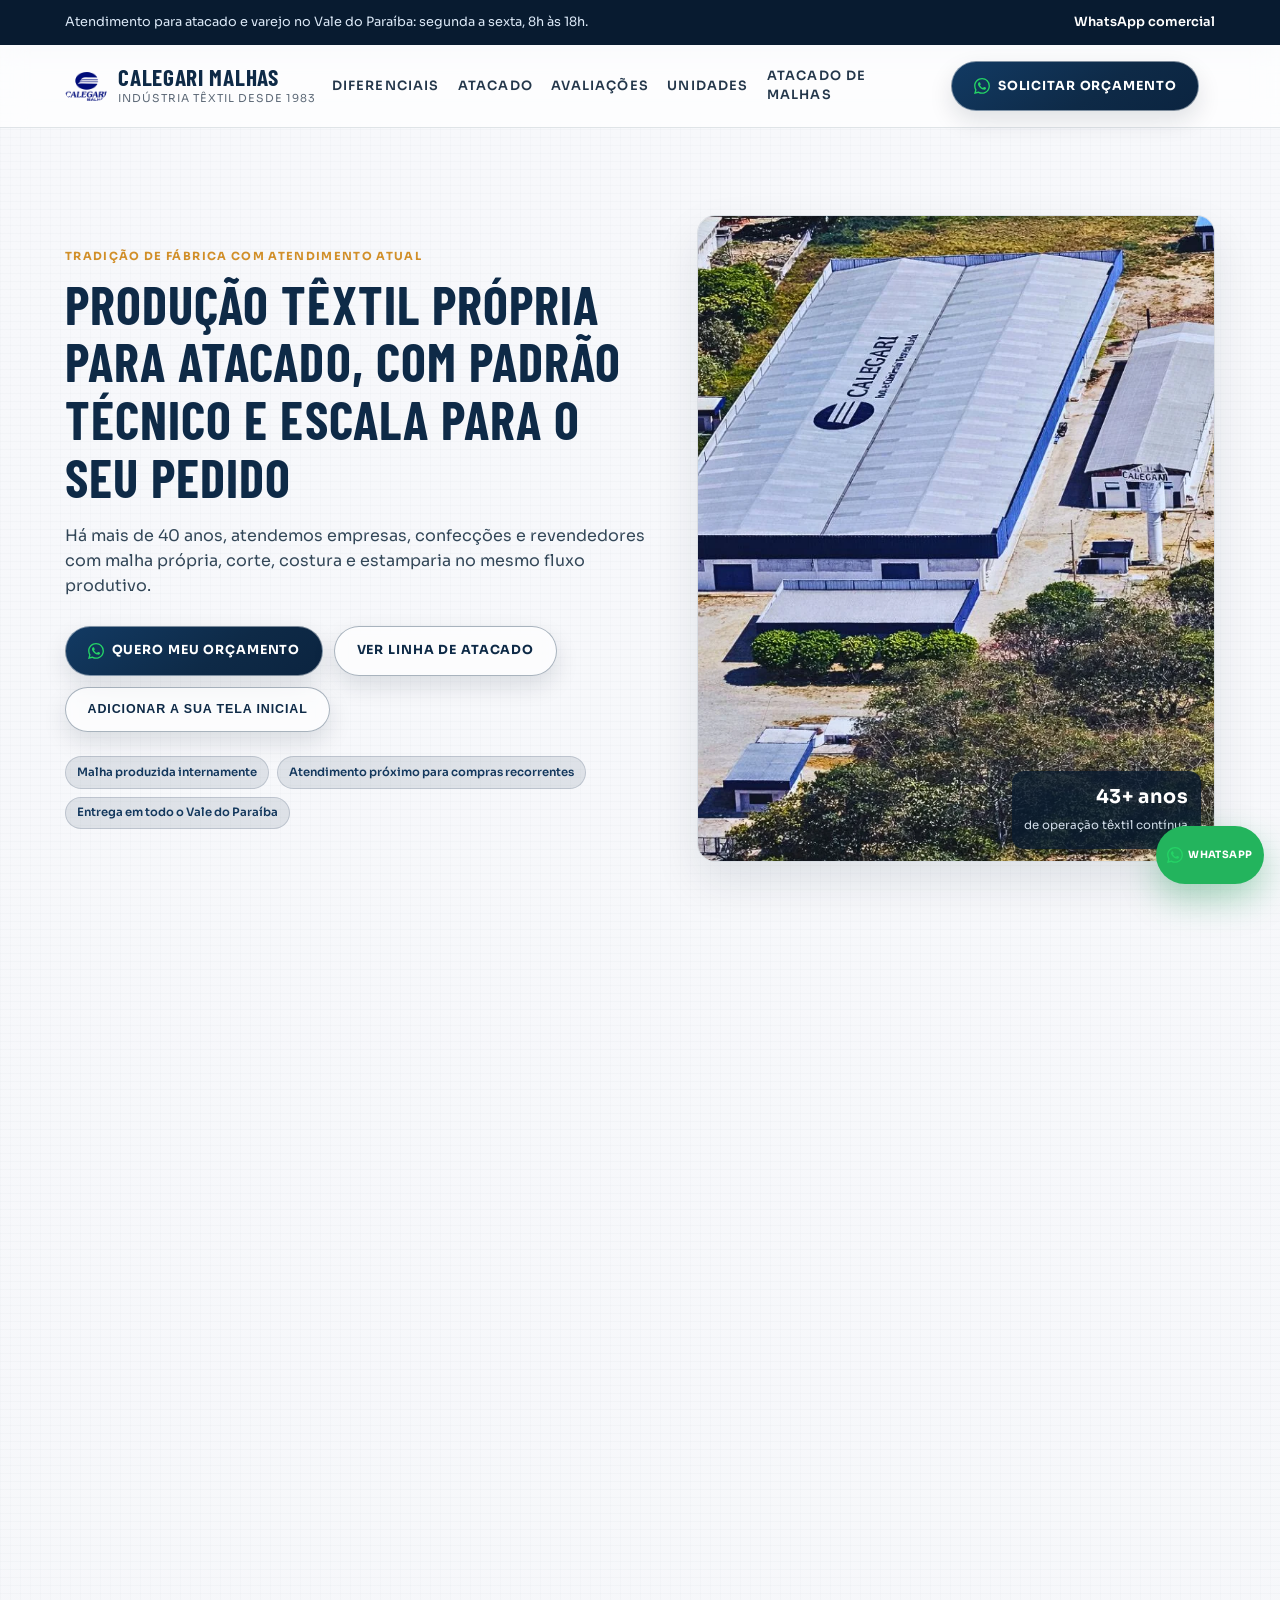
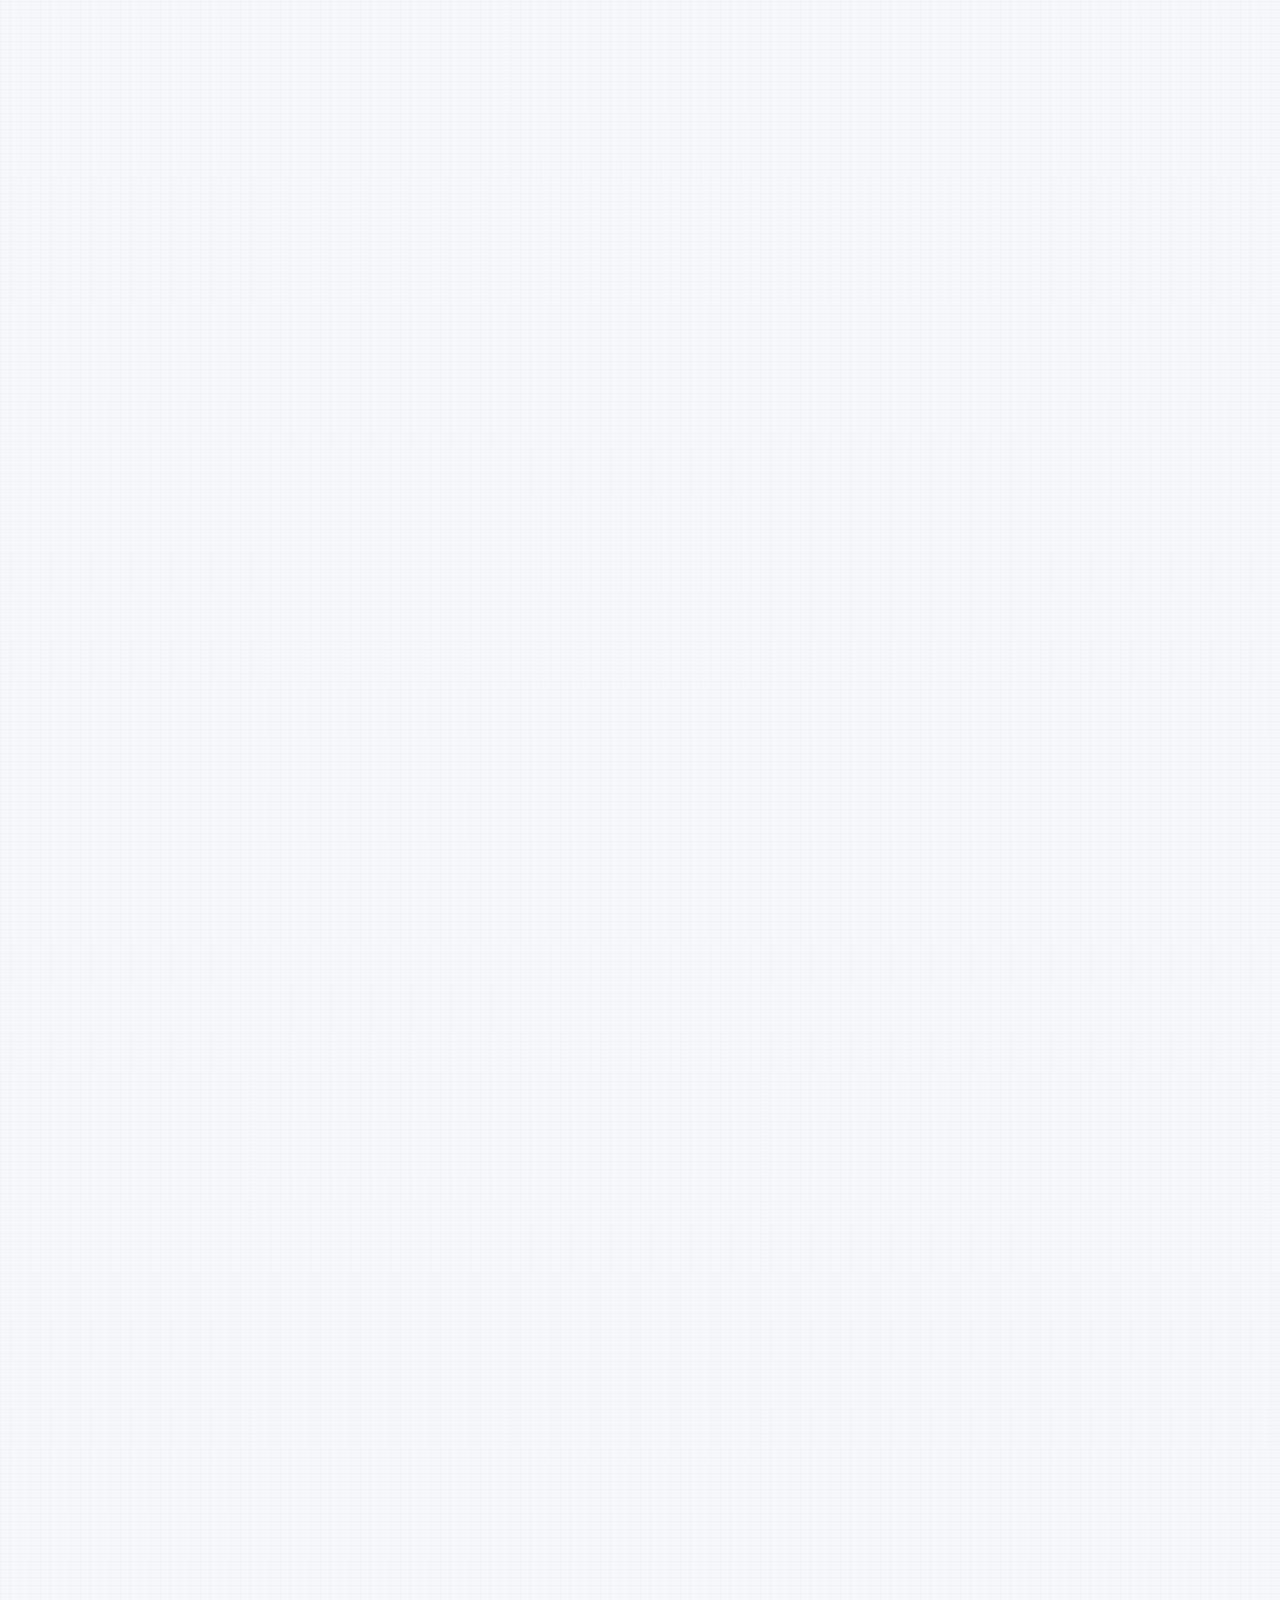
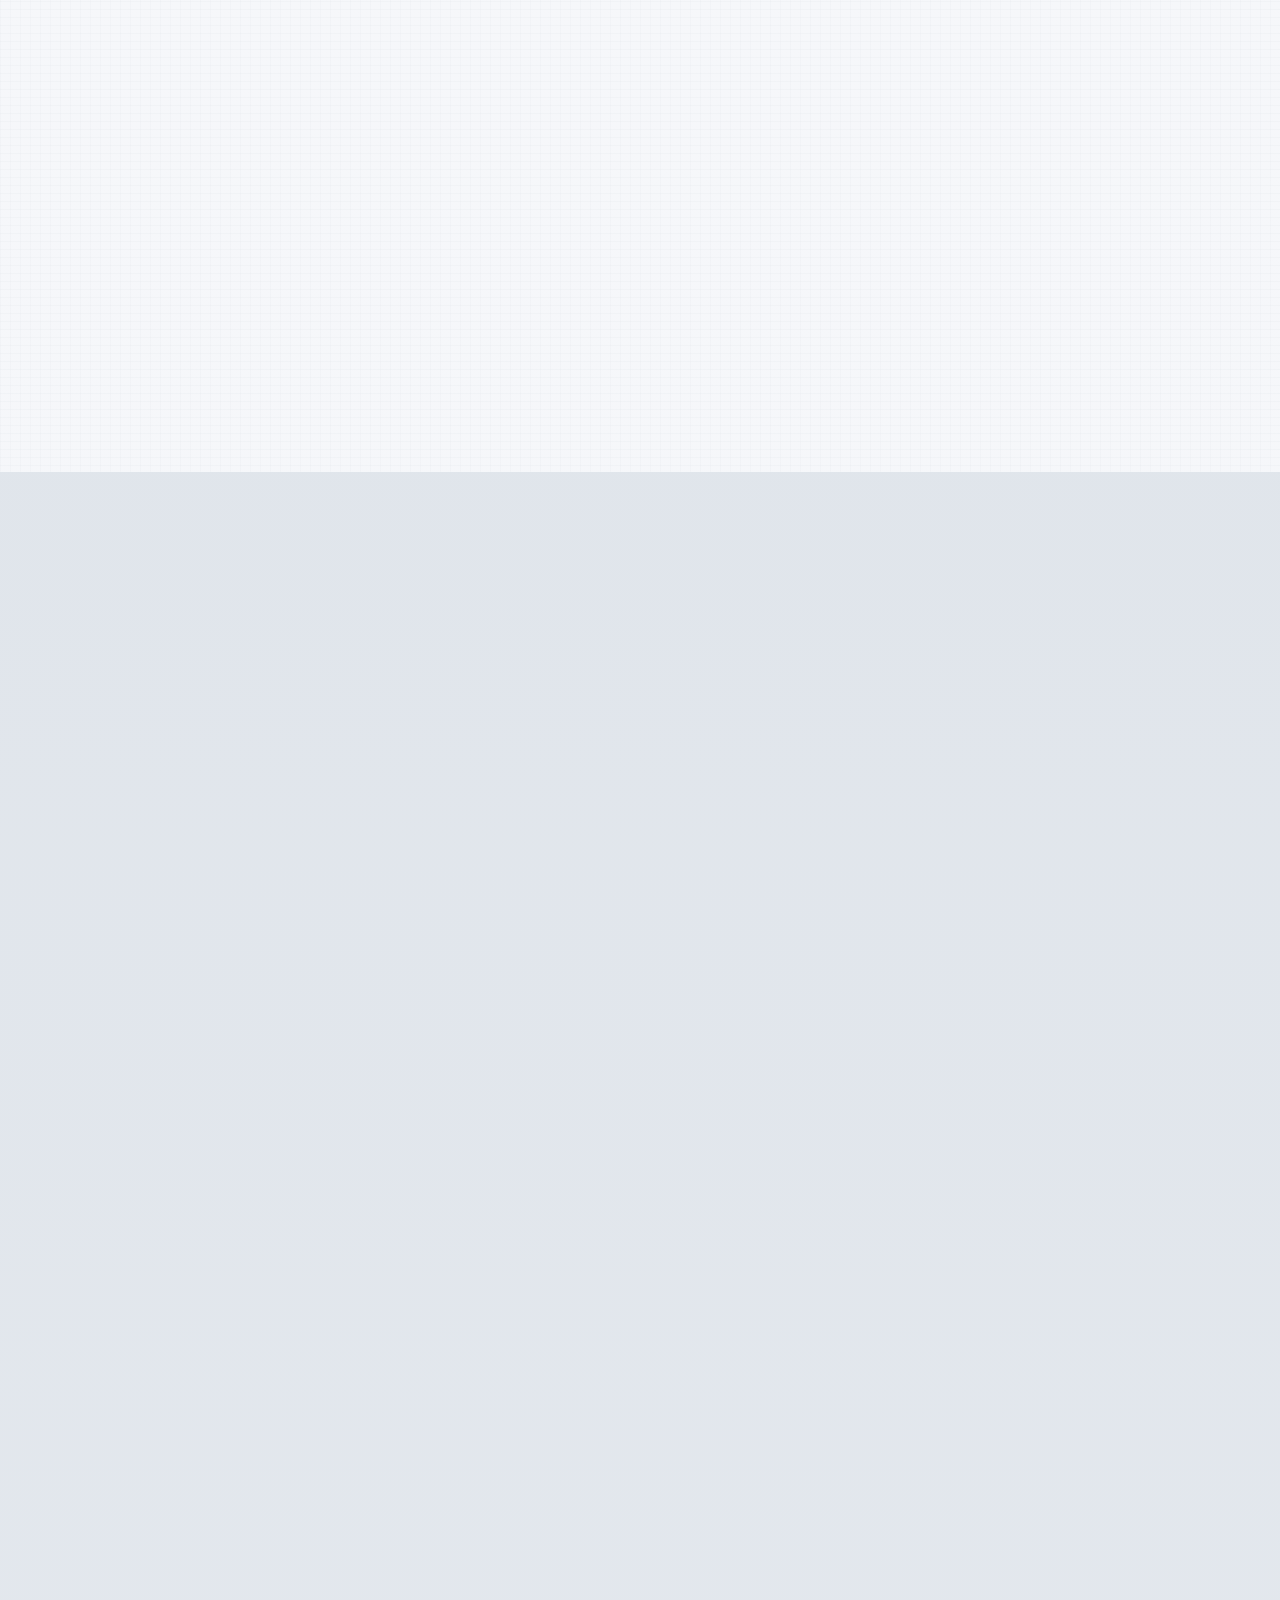
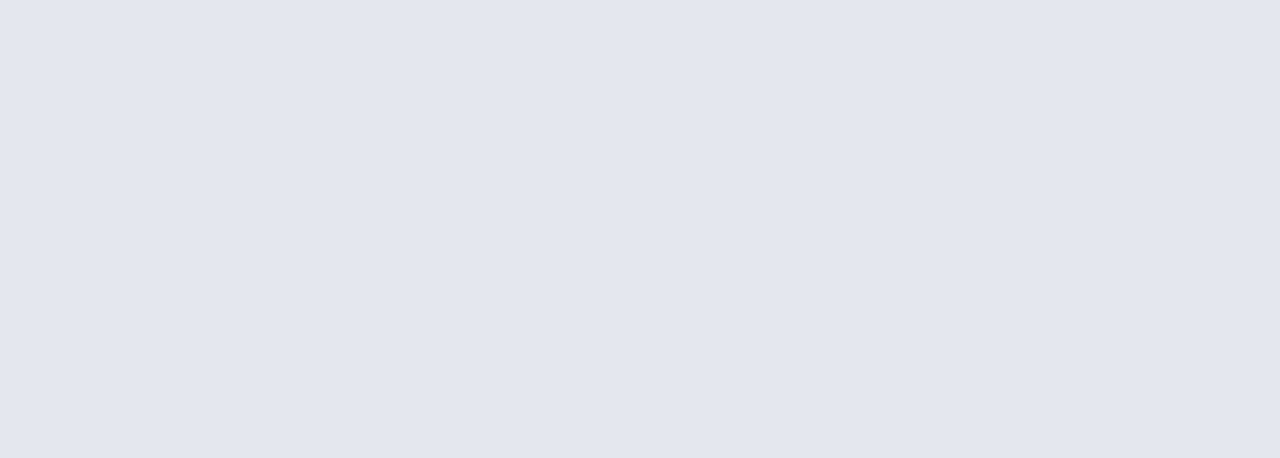
==== index.html @ bc7df3fa "feat: site institucional otimizado com PWA, performance e visual premium" ====
﻿<!DOCTYPE html>
<html lang="pt-BR">
<head>
  <meta charset="UTF-8">
  <meta name="viewport" content="width=device-width, initial-scale=1">
  <title>Calegari Malhas | Indústria Têxtil no Vale do Paraíba desde 1983</title>
  <meta name="description" content="Calegari Malhas: indústria têxtil verticalizada no Vale do Paraíba. Produção própria de malha, camisetas e estamparia para atacado, revendas e empresas.">
  <meta name="keywords" content="malharia atacado, atacado de malhas, fábrica de camisetas, malha por quilo, indústria têxtil vale do paraíba">
  <meta name="author" content="Calegari Malhas">
  <meta name="theme-color" content="#000000">
  <meta name="robots" content="index, follow">
  <meta name="format-detection" content="telephone=no">
  <link rel="canonical" href="https://www.calegarimalhas.com.br/">

  <meta property="og:type" content="website">
  <meta property="og:locale" content="pt_BR">
  <meta property="og:site_name" content="Calegari Malhas">
  <meta property="og:url" content="https://www.calegarimalhas.com.br/">
  <meta property="og:title" content="Calegari Malhas | 40+ anos de indústria têxtil">
  <meta property="og:description" content="Do fio ao acabamento: produção verticalizada para atacado com controle técnico, escala e prazo.">
  <meta property="og:image" content="https://www.calegarimalhas.com.br/assets/img/fabrica.jpg">

  <link rel="icon" type="image/png" href="assets/img/favicon.png">
  <link rel="manifest" href="manifest.json">
  <link rel="preconnect" href="https://fonts.googleapis.com">
  <link rel="preconnect" href="https://fonts.gstatic.com" crossorigin>
  <link href="https://fonts.googleapis.com/css2?family=Barlow+Condensed:wght@500;600;700&family=Sora:wght@300;400;500;600;700&display=swap" rel="stylesheet">
  <link rel="preload" as="image" href="assets/img/fabrica.webp" type="image/webp" fetchpriority="high">
  <script>document.documentElement.classList.add("js-enabled");</script>
  <link rel="stylesheet" href="assets/site.css">
  <script>
    // EDITAVEL ANALYTICS:
    // Substitua os placeholders pelos IDs reais do GA4 e Google Ads.
    window.CALEGARI_ANALYTICS = {
      ga4Id: "G-XXXXXXXXXX",
      adsId: "AW-XXXXXXXXXX",
      adsConversions: {
        whatsapp_click: "AW-XXXXXXXXXX/WHATSAPP_CLICK_LABEL",
        quote_submit: "AW-XXXXXXXXXX/QUOTE_SUBMIT_LABEL"
      },
      enableApiForward: false,
      apiEndpoint: "/api/analytics/events"
    };
  </script>
  <script src="assets/analytics.js" defer></script>
  <script src="assets/site.js" defer></script>

  <script type="application/ld+json">
  {
    "@context": "https://schema.org",
    "@type": "LocalBusiness",
    "name": "Calegari Malhas",
    "url": "https://www.calegarimalhas.com.br/",
    "telephone": "+5512991420566",
    "image": "https://www.calegarimalhas.com.br/assets/img/fabrica.jpg",
    "address": {
      "@type": "PostalAddress",
      "streetAddress": "Rua Caramurus, 743 - Pedregulho",
      "addressLocality": "Guaratinguetá",
      "addressRegion": "SP",
      "postalCode": "12515-135",
      "addressCountry": "BR"
    },
    "sameAs": [
      "https://www.instagram.com/calegarimalhas",
      "https://www.facebook.com/CalegariMalhas/"
    ]
  }
  </script>
  <script type="application/ld+json">
  {
    "@context": "https://schema.org",
    "@type": "WebSite",
    "name": "Calegari Malhas",
    "url": "https://www.calegarimalhas.com.br/"
  }
  </script>
</head>
<body>
  <a class="skip-link" href="#conteudo">Pular para o conteúdo principal</a>
  <div class="topbar">
    <div class="container topbar-inner">
      <p>Atendimento para atacado e varejo no Vale do Paraíba: segunda a sexta, 8h às 18h.</p>
      <a href="https://wa.me/5512991420566" target="_blank" rel="noopener">WhatsApp comercial</a>
    </div>
  </div>

  <header class="site-header">
    <div class="container nav-wrap">
      <a class="brand" href="#inicio" aria-label="Página inicial Calegari Malhas">
        <img src="assets/img/logo.png" width="42" height="42" alt="Logo Calegari Malhas">
        <span>
          <strong>Calegari Malhas</strong>
          <small>Indústria Têxtil desde 1983</small>
        </span>
      </a>

      <button class="menu-button" type="button" data-menu-button aria-expanded="false" aria-controls="menu-mobile">
        Menu
      </button>

      <nav class="menu-desktop" aria-label="Navegação principal">
        <a href="#diferenciais">Diferenciais</a>
        <a href="#atacado">Atacado</a>
        <a href="#avaliacoes">Avaliações</a>
        <a href="#unidades">Unidades</a>
        <a href="atacado-de-malhas.html">Atacado de Malhas</a>
      </nav>

      <a class="btn btn-primary btn-nav" href="https://wa.me/5512991420566" target="_blank" rel="noopener">
        Solicitar orçamento
      </a>
    </div>

    <nav class="menu-mobile" id="menu-mobile" data-menu-panel aria-label="Navegação móvel">
      <a href="#diferenciais">Diferenciais</a>
      <a href="#atacado">Atacado</a>
      <a href="#avaliacoes">Avaliações</a>
      <a href="#unidades">Unidades</a>
      <a href="atacado-de-malhas.html">Atacado de Malhas</a>
      <a href="https://wa.me/5512991420566" target="_blank" rel="noopener">Falar no WhatsApp</a>
    </nav>
  </header>

  <main id="conteudo">
    <section class="hero section" id="inicio">
      <div class="container hero-grid">
        <div class="hero-copy" data-reveal>
          <p class="eyebrow">Tradição de fábrica com atendimento atual</p>
          <h1>Produção têxtil própria para atacado, com padrão técnico e escala para o seu pedido</h1>
          <p class="lead">
            Há mais de 40 anos, atendemos empresas, confecções e revendedores com
            malha própria, corte, costura e estamparia no mesmo fluxo produtivo.
          </p>
          <div class="hero-actions">
            <a class="btn btn-primary" href="https://wa.me/5512991420566" target="_blank" rel="noopener">Quero meu orçamento</a>
            <a class="btn btn-outline" href="atacado-de-malhas.html">Ver linha de atacado</a>
            <button
              class="btn btn-outline"
              id="pwa-install-button"
              data-pwa-install
              type="button"
              hidden
              title="Instale nosso app e acesse com mais rapidez"
            >
              Adicionar a sua tela inicial
            </button>
          </div>
          <ul class="hero-badges">
            <li>Malha produzida internamente</li>
            <li>Atendimento próximo para compras recorrentes</li>
            <li>Entrega em todo o Vale do Paraíba</li>
          </ul>
        </div>

        <figure class="hero-media" data-reveal>
          <picture>
            <source srcset="assets/img/fabrica.webp" type="image/webp">
            <img src="assets/img/fabrica.jpg" width="900" height="1100" alt="Estrutura industrial da Calegari Malhas" fetchpriority="high" decoding="async">
          </picture>
          <figcaption>
            <strong>43+ anos</strong>
            <span>de operação têxtil contínua</span>
          </figcaption>
        </figure>
      </div>
    </section>

    <section class="metrics section section-tight">
      <div class="container metrics-grid">
        <article class="metric" data-reveal>
          <h2>43+</h2>
          <p>Anos de indústria</p>
        </article>
        <article class="metric" data-reveal>
          <h2>3</h2>
          <p>Unidades físicas</p>
        </article>
        <article class="metric" data-reveal>
          <h2>100%</h2>
          <p>Foco em atacado</p>
        </article>
        <article class="metric" data-reveal>
          <h2>Vertical</h2>
          <p>Da malha ao acabamento</p>
        </article>
      </div>
    </section>

    <section class="section" id="diferenciais">
      <div class="container">
        <header class="section-head" data-reveal>
          <p class="eyebrow">Confiança construída dentro da fábrica</p>
          <h2>Controle técnico em cada etapa, do fio ao acabamento</h2>
          <p>
            Seu pedido não passa por revendas. A gestão acontece dentro da indústria,
            com previsibilidade de lote, padrão de qualidade e comunicação direta.
          </p>
        </header>

        <div class="feature-grid">
          <article class="feature-card" data-reveal>
            <h3>Malharia própria</h3>
            <p>Produção interna para reduzir variáveis de qualidade e garantir constância de fornecimento.</p>
          </article>
          <article class="feature-card" data-reveal>
            <h3>Corte e costura industrial</h3>
            <p>Equipe especializada para manter padrão dimensional e acabamento consistente por grade.</p>
          </article>
          <article class="feature-card" data-reveal>
            <h3>Estamparia de escala</h3>
            <p>Sublimação, DTF e silk com estrutura para volume e personalização profissional.</p>
          </article>
          <article class="feature-card" data-reveal>
            <h3>Suporte comercial B2B</h3>
            <p>Atendimento orientado para negócio: objetivo, técnico e focado em prazo e reposição.</p>
          </article>
        </div>
      </div>
    </section>

    <section class="section section-alt" id="atacado">
      <div class="container">
        <header class="section-head" data-reveal>
          <p class="eyebrow">Linhas de atacado</p>
          <h2>Produtos para confecções, revendedores e empresas</h2>
        </header>

        <div class="product-grid">
          <article class="product-card" data-reveal>
            <picture>
              <source srcset="assets/img/malha-por-quilo.webp" type="image/webp">
              <img src="assets/img/malha-por-quilo.jpg" width="800" height="960" alt="Venda de tecido por quilo para atacado" loading="lazy" decoding="async" data-lazy-media>
            </picture>
            <div>
              <h3>Venda de Malha por Quilo</h3>
              <p class="product-desc">Algodão, poliéster fiado e poliéster texturizado.</p>
              <div class="product-meta-row">
                <p class="product-meta">Brancos e coloridos</p>
              </div>
              <a class="btn btn-primary" href="https://wa.me/5512991420566" target="_blank" rel="noopener">Consultar valores</a>
            </div>
          </article>
          <article class="product-card" data-reveal>
            <picture>
              <source srcset="assets/img/camisetas-lisas.webp" type="image/webp">
              <img src="assets/img/camisetas-lisas.jpg" width="800" height="960" alt="Camisetas lisas para atacado" loading="lazy" decoding="async" data-lazy-media>
            </picture>
            <div>
              <h3>Camisetas lisas no atacado</h3>
              <p class="product-desc">100% poliéster para sublimação e transfer.</p>
              <div class="color-dots product-meta-row" aria-label="Cores disponíveis">
                <span class="dot" style="--dot:#ffffff"></span>
                <span class="dot" style="--dot:#111111"></span>
                <span class="dot" style="--dot:#d32525"></span>
                <span class="dot" style="--dot:#0e2a47"></span>
                <span class="dot" style="--dot:#2155b6"></span>
                <span class="product-meta">+ cores</span>
              </div>
              <a class="btn btn-primary" href="https://wa.me/5512991420566" target="_blank" rel="noopener">Pedir grade e valores</a>
            </div>
          </article>
          <article class="product-card" data-reveal>
            <picture>
              <source srcset="assets/img/uniformes-dtf.webp" type="image/webp">
              <img src="assets/img/uniformes-dtf.jpg" width="800" height="960" alt="Uniformes personalizados em DTF" loading="lazy" decoding="async" data-lazy-media>
            </picture>
            <div>
              <h3>Uniformes em DTF e Silk</h3>
              <p class="product-desc">Gola careca em 100% poliéster, baby look viscolycra e algodão.</p>
              <div class="product-meta-row">
                <p class="product-meta">Identidade corporativa de qualidade</p>
              </div>
              <a class="btn btn-primary" href="https://wa.me/5512991420566" target="_blank" rel="noopener">Orçar uniformes</a>
            </div>
          </article>
          <article class="product-card" data-reveal>
            <picture>
              <source srcset="assets/img/moda-religiosa.webp" type="image/webp">
              <img src="assets/img/moda-religiosa.jpg" width="800" height="960" alt="Linha religiosa em atacado" loading="lazy" decoding="async" data-lazy-media>
            </picture>
            <div>
              <h3>Linha religiosa no atacado</h3>
              <p class="product-desc">Sublimação total, strass e DTF católico para grandes eventos.</p>
              <div class="product-meta-row">
                <p class="product-meta">Perfeito para romarias e eventos</p>
              </div>
              <a class="btn btn-primary" href="https://wa.me/5512991420566" target="_blank" rel="noopener">Ver catálogo religioso</a>
            </div>
          </article>
        </div>

        <div class="atacado-strip" data-reveal>
          <p>Precisa comprar malha em lote com especificação técnica e prazo definido?</p>
          <a class="btn btn-outline" href="atacado-de-malhas.html">Ir para Atacado de Malhas</a>
        </div>
      </div>
    </section>

    <section class="section" id="avaliacoes">
      <div class="container">
        <header class="section-head" data-reveal>
          <p class="eyebrow">Prova social</p>
          <h2>Avaliações reais de quem compra com a Calegari</h2>
          <p>Depoimentos de clientes atendidos no atacado e nas lojas físicas da região.</p>
        </header>
        <!-- EDITAVEL AVALIACOES (INDEX):
             - Troque as imagens e nomes dos cards abaixo.
             - Para ajustar o tamanho vertical/espaço dos cards, edite no assets/site.css:
               .review-grid (variaveis --review-media-height-desktop/mobile)
               .review-media (altura da imagem)
               .review-body (altura da barra de estrelas/nome) -->
        <div class="review-grid">
          <article class="review-card" data-reveal>
            <div class="review-media">
              <picture>
                <source srcset="assets/img/avaliacoes/luiz-carlo.webp" type="image/webp">
                <img src="assets/img/avaliacoes/luiz-carlo.jpg" width="900" height="1800" loading="lazy" decoding="async" alt="Avaliação real do cliente Luiz Carlo" data-lazy-media>
              </picture>
            </div>
            <div class="review-body">
              <p class="stars" aria-label="Avaliação 5 de 5 estrelas">&#9733;&#9733;&#9733;&#9733;&#9733;</p>
              <p class="review-name">Luiz Carlo - Guaratingueta</p>
            </div>
          </article>
          <article class="review-card" data-reveal>
            <div class="review-media">
              <picture>
                <source srcset="assets/img/avaliacoes/leticia-yume.webp" type="image/webp">
                <img src="assets/img/avaliacoes/leticia-yume.jpg" width="900" height="1800" loading="lazy" decoding="async" alt="Avaliação real da cliente Letícia Yume" data-lazy-media>
              </picture>
            </div>
            <div class="review-body">
              <p class="stars" aria-label="Avaliação 5 de 5 estrelas">&#9733;&#9733;&#9733;&#9733;&#9733;</p>
              <p class="review-name">Leticia Yume - Aparecida</p>
            </div>
          </article>
          <article class="review-card" data-reveal>
            <div class="review-media">
              <picture>
                <source srcset="assets/img/avaliacoes/drjc-vilasboas.webp" type="image/webp">
                <img src="assets/img/avaliacoes/drjc-vilasboas.jpg" width="900" height="1800" loading="lazy" decoding="async" alt="Avaliação real do cliente Dr. J.C. Vilas Boas" data-lazy-media>
              </picture>
            </div>
            <div class="review-body">
              <p class="stars" aria-label="Avaliação 5 de 5 estrelas">&#9733;&#9733;&#9733;&#9733;&#9733;</p>
              <p class="review-name">Dr. J.C. Vilas Boas - Cruzeiro</p>
            </div>
          </article>
        </div>
      </div>
    </section>

    <section class="section">
      <div class="container process-wrap">
        <header class="section-head" data-reveal>
          <p class="eyebrow">Fluxo operacional</p>
          <h2>Como funciona seu pedido no atacado</h2>
        </header>
        <ol class="process-list">
          <li data-reveal>
            <span>01</span>
            <div>
              <h3>Briefing técnico</h3>
              <p>Definição de malha, composição, cor, volume e data alvo.</p>
            </div>
          </li>
          <li data-reveal>
            <span>02</span>
            <div>
              <h3>Análise de lote e fila</h3>
              <p>Confirmação de disponibilidade em estoque ou programação de produção.</p>
            </div>
          </li>
          <li data-reveal>
            <span>03</span>
            <div>
              <h3>Produção e controle</h3>
              <p>Acompanhamento interno com padrão técnico e rastreio por lote.</p>
            </div>
          </li>
          <li data-reveal>
            <span>04</span>
            <div>
              <h3>Expedição</h3>
              <p>Separação e envio conforme negociação comercial e região de entrega.</p>
            </div>
          </li>
        </ol>
      </div>
    </section>

    <section class="section section-alt" id="unidades">
      <div class="container">
        <header class="section-head" data-reveal>
          <p class="eyebrow">Presença regional</p>
          <h2>Unidades com atendimento direto</h2>
        </header>
        <div class="unit-grid">
          <article class="unit-card" data-reveal>
            <h3>Guaratinguetá</h3>
            <p>Rua Caramurus, 743 - Pedregulho</p>
            <a href="https://wa.me/5512991420566" target="_blank" rel="noopener">WhatsApp da unidade</a>
          </article>
          <article class="unit-card" data-reveal>
            <h3>Aparecida</h3>
            <p>Av. Sólon Pereira, 95 - Jardim Paraíba</p>
            <a href="https://wa.me/5512991431935" target="_blank" rel="noopener">WhatsApp da unidade</a>
          </article>
          <article class="unit-card" data-reveal>
            <h3>Cruzeiro</h3>
            <p>Rua Cap. Neco, 55 - Centro</p>
            <a href="https://wa.me/5512991396176" target="_blank" rel="noopener">WhatsApp da unidade</a>
          </article>
        </div>
      </div>
    </section>

    <section class="cta section">
      <div class="container cta-box" data-reveal>
        <div>
          <p class="eyebrow">Compra recorrente de malha</p>
          <h2>Página de Atacado de Malhas para cotar com mais agilidade</h2>
          <p>Consulte especificações, cores e prazos para decidir com segurança.</p>
        </div>
        <div class="cta-actions">
          <a class="btn btn-primary" href="atacado-de-malhas.html">Quero ver o atacado</a>
          <a class="btn btn-outline" href="https://wa.me/5512991420566" target="_blank" rel="noopener">Falar com comercial</a>
        </div>
      </div>
    </section>
  </main>

  <footer class="site-footer">
    <div class="container footer-grid">
      <div>
        <a class="brand brand-footer" href="#inicio">
          <img src="assets/img/logo.png" width="40" height="40" alt="Logo Calegari Malhas">
          <span>
            <strong>Calegari Malhas</strong>
            <small>Indústria têxtil para atacado</small>
          </span>
        </a>
        <p>Do fio ao acabamento: operação industrial para quem precisa de qualidade constante e prazo.</p>
      </div>
      <div>
        <h3>Navegação</h3>
        <a href="#diferenciais">Diferenciais</a>
        <a href="#atacado">Atacado</a>
        <a href="#avaliacoes">Avaliações</a>
        <a href="#unidades">Unidades</a>
        <a href="atacado-de-malhas.html">Atacado de malhas</a>
      </div>
      <div>
        <h3>Contato</h3>
        <a href="https://wa.me/5512991420566" target="_blank" rel="noopener">WhatsApp Matriz</a>
        <a href="https://www.instagram.com/calegarimalhas" target="_blank" rel="noopener">Instagram</a>
        <a href="https://www.facebook.com/CalegariMalhas/" target="_blank" rel="noopener">Facebook</a>
      </div>
    </div>
    <div class="container footer-bottom">
      <p>© <span data-current-year></span> Calegari Malhas. Todos os direitos reservados.</p>
      <a class="footer-credit" href="https://github.com/gcgdev?tab=repositories" target="_blank" rel="noopener">Desenvolvido por GCGDEV</a>
    </div>
  </footer>

  <a class="whatsapp-float" href="https://wa.me/5512991420566" target="_blank" rel="noopener" aria-label="Abrir WhatsApp comercial">
    <span>WhatsApp</span>
  </a>
</body>
</html>
---- assets/site.css ----
:root {
  --bg: #f3f5f8;
  --surface: #ffffff;
  --surface-alt: #e9edf2;
  --ink: #102131;
  --muted: #5e6a78;
  --brand: #0e2a47;
  --brand-strong: #081b30;
  --line: #d5dde7;
  --accent: #d18f29;
  --success: #23b45d;
  --radius: 18px;
  --radius-sm: 12px;
  --shadow: 0 20px 45px rgba(10, 26, 45, 0.1);
  --glass-bg: rgba(255, 255, 255, 0.72);
  --glass-bg-strong: rgba(11, 30, 52, 0.74);
  --glass-border: rgba(255, 255, 255, 0.46);
  --glass-shadow: 0 16px 34px rgba(8, 22, 39, 0.12);
  --glass-blur: 10px;
}

*,
*::before,
*::after {
  box-sizing: border-box;
}

html {
  scroll-behavior: smooth;
}

body {
  margin: 0;
  min-height: 100vh;
  font-family: "Sora", sans-serif;
  color: var(--ink);
  background:
    radial-gradient(1200px 500px at 0 -10%, rgba(14, 42, 71, 0.14), transparent),
    repeating-linear-gradient(0deg, rgba(11, 36, 61, 0.02) 0, rgba(11, 36, 61, 0.02) 1px, transparent 1px, transparent 8px),
    repeating-linear-gradient(90deg, rgba(11, 36, 61, 0.015) 0, rgba(11, 36, 61, 0.015) 1px, transparent 1px, transparent 10px),
    linear-gradient(180deg, #f7f8fb 0%, var(--bg) 100%);
  line-height: 1.55;
}

img {
  max-width: 100%;
  display: block;
  height: auto;
}

picture {
  display: block;
}

a {
  color: inherit;
  text-decoration: none;
}

.skip-link {
  position: fixed;
  left: 0.75rem;
  top: -120px;
  z-index: 200;
  background: #fff;
  color: #0e2a47;
  border-radius: 10px;
  border: 1px solid var(--line);
  padding: 0.7rem 0.9rem;
  font-size: 0.8rem;
  font-weight: 700;
}

.skip-link:focus {
  top: 0.75rem;
}

section[id] {
  scroll-margin-top: 110px;
}

.container {
  width: min(1150px, calc(100% - 2rem));
  margin: 0 auto;
}

.topbar {
  background: var(--brand-strong);
  color: #dbe8f6;
  font-size: 0.8rem;
}

.topbar-inner {
  min-height: 42px;
  display: flex;
  align-items: center;
  justify-content: space-between;
  gap: 1rem;
}

.topbar a {
  font-weight: 600;
  color: #fff;
}

.site-header {
  position: sticky;
  top: 0;
  z-index: 40;
  background: var(--glass-bg);
  border-bottom: 1px solid rgba(14, 42, 71, 0.12);
  backdrop-filter: blur(12px) saturate(135%);
  -webkit-backdrop-filter: blur(12px) saturate(135%);
}

.site-header.is-scrolled {
  box-shadow: 0 12px 30px rgba(7, 19, 34, 0.08);
}

.nav-wrap {
  min-height: 82px;
  display: grid;
  grid-template-columns: auto 1fr auto auto;
  align-items: center;
  gap: 1rem;
}

.brand {
  display: inline-flex;
  align-items: center;
  gap: 0.7rem;
}

.brand strong {
  display: block;
  font-family: "Barlow Condensed", sans-serif;
  font-size: 1.45rem;
  font-weight: 700;
  letter-spacing: 0.03em;
  text-transform: uppercase;
  color: var(--brand);
  line-height: 1;
}

.brand small {
  display: block;
  font-size: 0.68rem;
  letter-spacing: 0.09em;
  text-transform: uppercase;
  color: var(--muted);
}

.brand img {
  border-radius: 11px;
}

.menu-desktop {
  display: flex;
  justify-content: flex-end;
  align-items: center;
  gap: 1.15rem;
}

.menu-desktop a {
  font-size: 0.8rem;
  text-transform: uppercase;
  letter-spacing: 0.09em;
  font-weight: 600;
  color: #24374b;
}

.menu-desktop a:hover,
.menu-mobile a:hover {
  color: var(--brand);
}

.menu-button {
  display: none;
  margin-left: auto;
  border: 1px solid var(--line);
  border-radius: 10px;
  background: var(--surface);
  color: var(--brand);
  font-size: 0.8rem;
  font-weight: 700;
  text-transform: uppercase;
  letter-spacing: 0.08em;
  padding: 0.7rem 0.8rem;
}

.menu-mobile {
  display: none;
  border-top: 1px solid var(--line);
  background: #fff;
  padding: 0.75rem 1rem 1rem;
}

.menu-mobile.is-open {
  display: grid;
  gap: 0.25rem;
}

.menu-mobile a {
  padding: 0.7rem 0.4rem;
  border-bottom: 1px solid #edf1f6;
  font-size: 0.86rem;
  font-weight: 600;
}

.btn {
  display: inline-flex;
  align-items: center;
  justify-content: center;
  gap: 0.5rem;
  border-radius: 999px;
  padding: 0.9rem 1.35rem;
  border: 1px solid var(--glass-border);
  font-size: 0.78rem;
  letter-spacing: 0.07em;
  text-transform: uppercase;
  font-weight: 700;
  transition: transform 0.18s ease, background-color 0.2s ease, color 0.2s ease, box-shadow 0.2s ease;
  backdrop-filter: blur(6px);
  -webkit-backdrop-filter: blur(6px);
  box-shadow: 0 10px 24px rgba(9, 25, 44, 0.12);
}

.btn:hover {
  transform: translateY(-2px);
}

.btn-primary {
  background: linear-gradient(145deg, #123a63 0%, var(--brand) 60%, #0b2440 100%);
  color: #fff;
}

.btn-primary:hover {
  background: linear-gradient(145deg, #103557 0%, var(--brand-strong) 100%);
  box-shadow: 0 14px 30px rgba(9, 30, 53, 0.28);
}

.btn-outline {
  color: var(--brand);
  border-color: rgba(14, 42, 71, 0.35);
  background: rgba(255, 255, 255, 0.62);
}

.btn-outline:hover {
  background: #fff;
  border-color: var(--brand);
}

/* EDITAVEL CSS CONTATOS: icone de WhatsApp nos botoes com link wa.me */
.btn[href*="wa.me"]::before,
.quote-form .btn::before {
  content: "";
  width: 1rem;
  height: 1rem;
  flex: 0 0 1rem;
  background-image: url("icon/icon-whatsapp.svg");
  background-repeat: no-repeat;
  background-position: center;
  background-size: contain;
}

.section {
  padding: 5rem 0;
}

main > .section:not(:first-child) {
  content-visibility: auto;
  contain-intrinsic-size: 1px 860px;
}

.section-tight {
  padding: 2.2rem 0;
}

.section-alt {
  background:
    linear-gradient(180deg, rgba(14, 42, 71, 0.04), rgba(14, 42, 71, 0.01)),
    var(--surface-alt);
}

.hero {
  padding-top: 5.4rem;
}

.hero-grid {
  display: grid;
  gap: 2.2rem;
  grid-template-columns: 1.07fr 0.93fr;
  align-items: center;
}

.eyebrow {
  margin: 0 0 0.65rem;
  text-transform: uppercase;
  font-weight: 700;
  letter-spacing: 0.12em;
  color: var(--accent);
  font-size: 0.7rem;
}

h1,
h2,
h3 {
  margin: 0;
  line-height: 1.1;
}

h1,
h2 {
  font-family: "Barlow Condensed", sans-serif;
  color: var(--brand);
  text-transform: uppercase;
  letter-spacing: 0.02em;
}

h1 {
  font-size: clamp(2rem, 4.1vw, 3.9rem);
}

h2 {
  font-size: clamp(1.7rem, 3vw, 3rem);
}

.hero .lead {
  margin: 1.1rem 0 0;
  max-width: 56ch;
  color: #334758;
}

.hero-actions {
  margin-top: 1.7rem;
  display: flex;
  gap: 0.7rem;
  flex-wrap: wrap;
}

.hero-badges {
  display: flex;
  flex-wrap: wrap;
  margin: 1.55rem 0 0;
  padding: 0;
  gap: 0.48rem;
  list-style: none;
}

.hero-badges li {
  background: rgba(14, 42, 71, 0.1);
  color: #15395e;
  border: 1px solid rgba(14, 42, 71, 0.16);
  border-radius: 999px;
  padding: 0.4rem 0.7rem;
  font-size: 0.72rem;
  font-weight: 600;
}

.hero-media {
  margin: 0;
  position: relative;
  border-radius: var(--radius);
  overflow: hidden;
  box-shadow: var(--shadow);
  border: 1px solid rgba(14, 42, 71, 0.12);
}

.hero-media picture {
  width: 100%;
  height: 100%;
}

.hero-media img {
  width: 100%;
  aspect-ratio: 4 / 5;
  object-fit: cover;
}

.hero-media figcaption {
  position: absolute;
  right: 0.8rem;
  bottom: 0.8rem;
  border-radius: 12px;
  background: rgba(10, 28, 47, 0.82);
  color: #fff;
  padding: 0.72rem 0.8rem;
  text-align: right;
}

.hero-media strong {
  display: block;
  font-size: 1.2rem;
  letter-spacing: 0.03em;
}

.hero-media span {
  font-size: 0.73rem;
  color: #d3deea;
}

.metrics-grid {
  display: grid;
  gap: 0.8rem;
  grid-template-columns: repeat(4, minmax(0, 1fr));
}

.metric {
  background: rgba(255, 255, 255, 0.72);
  border: 1px solid var(--line);
  border-radius: 14px;
  padding: 1.05rem 1rem;
  text-align: center;
  backdrop-filter: blur(6px);
}

.metric h2 {
  font-size: clamp(1.35rem, 3vw, 2rem);
  color: var(--brand);
}

.metric p {
  margin: 0.22rem 0 0;
  font-size: 0.78rem;
  text-transform: uppercase;
  letter-spacing: 0.08em;
  color: var(--muted);
  font-weight: 600;
}

.section-head {
  max-width: 68ch;
  margin: 0 auto 2.2rem;
  text-align: center;
}

.section-head p {
  margin-top: 0.8rem;
  color: #445464;
}

.feature-grid {
  display: grid;
  grid-template-columns: repeat(2, minmax(0, 1fr));
  gap: 1rem;
}

.feature-card {
  background: rgba(255, 255, 255, 0.76);
  border: 1px solid var(--line);
  border-radius: var(--radius-sm);
  padding: 1.3rem;
  backdrop-filter: blur(7px);
}

.feature-card h3 {
  font-family: "Barlow Condensed", sans-serif;
  text-transform: uppercase;
  font-size: 1.45rem;
  color: var(--brand);
}

.feature-card p {
  margin: 0.48rem 0 0;
  color: #48596a;
}

.product-grid {
  display: grid;
  gap: 1rem;
  grid-template-columns: repeat(4, minmax(0, 1fr));
}

.product-card {
  background: rgba(255, 255, 255, 0.8);
  border: 1px solid var(--line);
  border-radius: var(--radius-sm);
  overflow: hidden;
  display: grid;
  grid-template-rows: auto 1fr;
  backdrop-filter: blur(8px);
}

.product-card img {
  width: 100%;
  aspect-ratio: 4 / 5;
  object-fit: cover;
}

.product-card picture {
  width: 100%;
}

.product-card > div {
  padding: 1rem;
  display: flex;
  flex-direction: column;
  gap: 0.45rem;
  min-height: 255px;
}

.product-card h3 {
  font-family: "Barlow Condensed", sans-serif;
  font-size: 1.45rem;
  text-transform: uppercase;
  color: var(--brand);
  min-height: 2.35em;
}

.product-card p {
  margin: 0;
  color: #48596a;
}

.product-desc {
  min-height: 3.1em;
}

.product-card .btn {
  margin-top: auto;
  width: 100%;
  border-radius: 10px;
}

.product-meta-row {
  min-height: 2.45rem;
  display: flex;
  align-items: center;
  gap: 0.25rem;
  flex-wrap: wrap;
}

.product-meta {
  display: inline-flex;
  width: fit-content;
  margin-top: 0.35rem;
  color: #4d6073;
  border: 1px solid #d6e0ea;
  background: #eef3f8;
  border-radius: 999px;
  padding: 0.28rem 0.6rem;
  font-size: 0.66rem;
  font-weight: 700;
  text-transform: uppercase;
  letter-spacing: 0.08em;
}

.color-dots {
  margin-top: 0;
  display: flex;
  align-items: center;
  gap: 0.25rem;
  flex-wrap: wrap;
}

.dot {
  width: 12px;
  height: 12px;
  border-radius: 2px;
  border: 1px solid #ccd6e0;
  background: var(--dot, #ccc);
}

.atacado-strip {
  margin-top: 1rem;
  border: 1px solid rgba(14, 42, 71, 0.18);
  border-radius: var(--radius-sm);
  background: rgba(244, 248, 253, 0.85);
  backdrop-filter: blur(10px);
  display: flex;
  justify-content: space-between;
  align-items: center;
  gap: 1rem;
  padding: 1rem 1.1rem;
}

.atacado-strip p {
  margin: 0;
  color: #1d3958;
  font-weight: 600;
}

.process-wrap {
  display: grid;
  gap: 1rem;
}

.process-list {
  list-style: none;
  margin: 0;
  padding: 0;
  display: grid;
  gap: 0.85rem;
}

.process-list li {
  background: #fff;
  border: 1px solid var(--line);
  border-radius: var(--radius-sm);
  padding: 0.9rem 1rem;
  display: grid;
  grid-template-columns: auto 1fr;
  align-items: start;
  gap: 0.85rem;
}

.process-list span {
  min-width: 52px;
  min-height: 52px;
  border-radius: 12px;
  display: grid;
  place-items: center;
  font-family: "Barlow Condensed", sans-serif;
  font-size: 1.35rem;
  color: #fff;
  background: linear-gradient(135deg, var(--brand), #194877);
}

.process-list h3 {
  font-family: "Barlow Condensed", sans-serif;
  text-transform: uppercase;
  color: var(--brand);
  font-size: 1.35rem;
}

.process-list p {
  margin: 0.36rem 0 0;
  color: #4f6070;
}

.unit-grid {
  display: grid;
  gap: 1rem;
  grid-template-columns: repeat(3, minmax(0, 1fr));
}

.unit-card {
  border: 1px solid var(--line);
  border-radius: var(--radius-sm);
  background: rgba(255, 255, 255, 0.8);
  padding: 1.2rem;
  backdrop-filter: blur(6px);
}

.unit-card h3 {
  font-family: "Barlow Condensed", sans-serif;
  color: var(--brand);
  font-size: 1.4rem;
  text-transform: uppercase;
}

.unit-card p {
  margin: 0.4rem 0 0.7rem;
  color: #4e5d6d;
}

.unit-card a {
  color: var(--brand);
  font-size: 0.76rem;
  font-weight: 700;
  text-transform: uppercase;
  letter-spacing: 0.08em;
}

.cta {
  padding-top: 3rem;
}

.cta-box {
  border-radius: var(--radius);
  background: linear-gradient(130deg, rgba(8, 27, 47, 0.88), rgba(22, 63, 106, 0.82));
  border: 1px solid rgba(205, 221, 239, 0.25);
  color: #fff;
  padding: 2rem;
  display: grid;
  gap: 1rem;
  align-items: center;
  grid-template-columns: 1fr auto;
  box-shadow: 0 20px 40px rgba(8, 24, 42, 0.26);
  backdrop-filter: blur(9px);
  -webkit-backdrop-filter: blur(9px);
}

.cta-box .eyebrow {
  color: #ffd283;
}

.cta-box h2 {
  color: #fff;
}

.cta-box p {
  margin-top: 0.7rem;
  color: #d0deec;
}

.cta-actions {
  display: flex;
  flex-direction: column;
  gap: 0.6rem;
}

.cta-actions .btn-outline {
  color: #fff;
  border-color: rgba(255, 255, 255, 0.5);
  background: rgba(255, 255, 255, 0.08);
}

.site-footer {
  margin-top: 3.5rem;
  background: #091a2d;
  color: #eaf2fa;
  padding: 2.8rem 0 1rem;
}

.footer-grid {
  display: grid;
  gap: 1.5rem;
  grid-template-columns: 1.3fr 1fr 1fr;
}

.brand-footer strong {
  color: #eaf2fa;
}

.brand-footer small {
  color: #9eb0c4;
}

.site-footer p {
  color: #a5b7ca;
  max-width: 45ch;
}

.site-footer h3 {
  margin: 0 0 0.65rem;
  font-size: 0.78rem;
  text-transform: uppercase;
  letter-spacing: 0.12em;
  color: #7f95ab;
}

.site-footer a {
  display: block;
  padding: 0.16rem 0;
  color: #e7eef6;
  font-size: 0.94rem;
}

.footer-bottom {
  margin-top: 1.6rem;
  padding-top: 0.9rem;
  border-top: 1px solid rgba(233, 240, 248, 0.14);
  display: flex;
  justify-content: space-between;
  align-items: center;
  gap: 0.8rem;
  flex-wrap: wrap;
}

.footer-bottom p {
  margin: 0;
  font-size: 0.78rem;
  color: #8fa4b8;
}

.footer-credit {
  display: inline-flex;
  align-items: center;
  font-size: 0.78rem;
  color: #d9e6f4;
  font-weight: 700;
  letter-spacing: 0.02em;
  text-decoration: underline;
  text-underline-offset: 3px;
}

.footer-credit:hover {
  color: #ffffff;
}

/* EDITAVEL CSS: estilos da tabela de "Especificacoes de malhas para atacado" */
.table-wrap {
  overflow-x: auto;
  border: 1px solid var(--line);
  border-radius: var(--radius-sm);
  background: #fff;
}

table {
  width: 100%;
  border-collapse: collapse;
  min-width: 760px;
}

th,
td {
  text-align: left;
  padding: 0.8rem 0.9rem;
  border-bottom: 1px solid #e3e9f0;
  font-size: 0.9rem;
}

th {
  font-size: 0.78rem;
  letter-spacing: 0.08em;
  text-transform: uppercase;
  color: #2b4159;
  background: #eef3f8;
}

tbody tr:last-child td {
  border-bottom: none;
}

/* EDITAVEL CSS: estilos da secao "Cores comerciais de maior giro" */
.color-grid {
  display: grid;
  gap: 0.75rem;
  grid-template-columns: repeat(4, minmax(0, 1fr));
}

.color-card {
  border: 1px solid var(--line);
  border-radius: 12px;
  padding: 0.62rem;
  background: #fff;
  display: grid;
  gap: 0.5rem;
}

.swatch {
  display: block;
  width: 100%;
  aspect-ratio: 3 / 1;
  border-radius: 8px;
  border: 1px solid #d5dde7;
  background: var(--swatch, #ccc);
}

.color-card h3 {
  font-family: "Sora", sans-serif;
  font-size: 0.78rem;
  text-transform: uppercase;
  letter-spacing: 0.07em;
  color: #32475d;
}

/* EDITAVEL CSS: estilos da secao "Prazos de producao e expedicao" */
.deadline-grid {
  display: grid;
  grid-template-columns: repeat(3, minmax(0, 1fr));
  gap: 0.8rem;
}

.deadline-card {
  border: 1px solid var(--line);
  border-radius: var(--radius-sm);
  padding: 1rem;
  background: #fff;
}

.deadline-card h3 {
  font-family: "Barlow Condensed", sans-serif;
  color: var(--brand);
  font-size: 1.3rem;
  text-transform: uppercase;
}

.deadline-card p {
  margin: 0.4rem 0 0;
  color: #4a5d6f;
}

.section-note {
  margin: 1rem auto 0;
  text-align: center;
  color: #43586f;
  max-width: 66ch;
}

.form-wrap {
  display: grid;
  gap: 1rem;
}

/* EDITAVEL CSS: formulario e campos de contato da pagina atacado-de-malhas */
.quote-form {
  max-width: 720px;
  margin: 0 auto;
  display: grid;
  gap: 0.42rem;
  border: 1px solid var(--line);
  border-radius: var(--radius);
  padding: 1.15rem;
  background: #fff;
}

.quote-form label {
  margin-top: 0.58rem;
  font-size: 0.76rem;
  letter-spacing: 0.08em;
  text-transform: uppercase;
  color: #2f445a;
  font-weight: 700;
}

.quote-form input,
.quote-form select,
.quote-form textarea {
  width: 100%;
  border: 1px solid #ccd7e4;
  border-radius: 10px;
  padding: 0.72rem 0.75rem;
  font-family: inherit;
  font-size: 0.93rem;
  color: #20384f;
  background: #fff;
}

.quote-form input:focus,
.quote-form select:focus,
.quote-form textarea:focus {
  outline: 2px solid rgba(35, 93, 159, 0.24);
  border-color: #3a6fa5;
}

.quote-form .btn {
  margin-top: 0.85rem;
}

.form-note {
  margin: 0.25rem 0 0;
  font-size: 0.82rem;
  color: #557089;
}

.faq-list {
  max-width: 840px;
  margin: 0 auto;
  display: grid;
  gap: 0.6rem;
}

.faq-list details {
  border: 1px solid var(--line);
  border-radius: 12px;
  background: rgba(255, 255, 255, 0.78);
  padding: 0.9rem;
  backdrop-filter: blur(6px);
}

.faq-list summary {
  cursor: pointer;
  list-style: none;
  font-weight: 700;
  color: #213b56;
}

.faq-list p {
  margin: 0.45rem 0 0;
  color: #52677d;
}

.feature-card,
.product-card,
.metric,
.unit-card,
.review-card,
.deadline-card,
.color-card,
.table-wrap,
.quote-form,
.faq-list details,
.atacado-strip {
  background: var(--glass-bg);
  border: 1px solid rgba(173, 191, 211, 0.42);
  box-shadow: var(--glass-shadow);
  backdrop-filter: blur(var(--glass-blur));
  -webkit-backdrop-filter: blur(var(--glass-blur));
}

.review-grid {
  /* EDITAVEL AVALIACOES:
     - Ajuste as variaveis abaixo para controlar o tamanho da imagem dos cards.
     - desktop: --review-media-height-desktop
     - mobile: --review-media-height-mobile (usada no @media max-width 720px) */
  --review-media-height-desktop: clamp(220px, 34vw, 230px);
  --review-media-height-mobile: clamp(180px, 72vw, 180px);
  display: grid;
  gap: 1rem;
  grid-template-columns: repeat(3, minmax(0, 1fr));
}

.review-card {
  border: 1px solid var(--line);
  border-radius: var(--radius-sm);
  overflow: hidden;
  background: rgba(255, 255, 255, 0.82);
  backdrop-filter: blur(7px);
  display: flex;
  flex-direction: column;
  height: 100%;
}

.review-media {
  /* EDITAVEL AVALIACOES: altura da area da imagem (desktop) */
  height: var(--review-media-height-desktop);
  background: #dce6ef;
  display: flex;
  align-items: flex-start;
  justify-content: center;
  padding: 0.35rem;
}

.review-media picture {
  width: 100%;
  height: 100%;
}

.review-media img {
  width: 100%;
  height: 100%;
  object-fit: contain;
  object-position: top center;
  background: #fff;
  border-radius: 8px;
}

.review-body {
  /* EDITAVEL AVALIACOES: altura minima da barra com estrelas + nome */
  padding: 0.72rem 0.9rem 0.86rem;
  background: #f4f7fb;
  border-top: 1px solid #d9e2ec;
  min-height: 86px;
  display: flex;
  flex-direction: column;
  justify-content: center;
}

.stars {
  margin: 0;
  letter-spacing: 0.12em;
  color: #d18f29;
  font-size: 0.78rem;
  font-weight: 700;
}

.review-name {
  margin: 0.3rem 0 0;
  color: #2b4561;
  font-weight: 700;
  font-size: 0.88rem;
}

.factory-marquee {
  width: 100%;
  overflow: hidden;
  -webkit-mask-image: linear-gradient(to right, transparent 0%, #000 8%, #000 92%, transparent 100%);
  mask-image: linear-gradient(to right, transparent 0%, #000 8%, #000 92%, transparent 100%);
}

.factory-track {
  --carousel-distance: -50%;
  --carousel-duration: 88s;
  display: flex;
  gap: 0.24rem;
  width: max-content;
  padding: 0 0.5rem;
  animation: factory-scroll var(--carousel-duration) linear infinite;
  animation-play-state: running;
  will-change: transform;
}

.factory-item {
  flex: 0 0 auto;
  width: clamp(200px, 24vw, 330px);
  border: 1px solid var(--line);
  border-radius: 12px;
  overflow: hidden;
  background: #fff;
  box-shadow: 0 8px 20px rgba(8, 22, 39, 0.1);
}

.factory-item img {
  width: 100%;
  height: clamp(130px, 16vw, 210px);
  object-fit: cover;
}

@keyframes factory-scroll {
  from {
    transform: translate3d(0, 0, 0);
  }
  to {
    transform: translate3d(var(--carousel-distance), 0, 0);
  }
}

/* EDITAVEL CSS CONTATOS: icone e visual dos botoes/links de WhatsApp */
.whatsapp-float {
  position: fixed;
  right: 1rem;
  bottom: 1rem;
  width: auto;
  min-width: 58px;
  height: 58px;
  padding: 0 0.72rem;
  border-radius: 999px;
  background: var(--success);
  color: #fff;
  display: inline-flex;
  align-items: center;
  justify-content: center;
  gap: 0.3rem;
  box-shadow: 0 15px 35px rgba(16, 145, 74, 0.35);
  font-size: 0.63rem;
  font-weight: 700;
  text-transform: uppercase;
  letter-spacing: 0.04em;
}

.whatsapp-float::before {
  content: "";
  width: 1rem;
  height: 1rem;
  flex: 0 0 1rem;
  background-image: url("icon/icon-whatsapp.svg");
  background-repeat: no-repeat;
  background-position: center;
  background-size: contain;
}

.js-enabled [data-reveal] {
  opacity: 0;
  transform: translateY(14px);
  transition: opacity 0.6s ease, transform 0.6s ease;
}

.js-enabled [data-reveal].is-visible {
  opacity: 1;
  transform: translateY(0);
}

.js-enabled img[data-lazy-media] {
  opacity: 0;
  transform: translateY(10px) scale(0.995);
  filter: blur(6px);
  transition: opacity 0.48s ease, transform 0.58s ease, filter 0.58s ease;
}

.js-enabled img[data-lazy-media].is-loaded {
  opacity: 1;
  transform: none;
  filter: none;
}

@supports not ((backdrop-filter: blur(2px)) or (-webkit-backdrop-filter: blur(2px))) {
  .site-header,
  .feature-card,
  .product-card,
  .metric,
  .unit-card,
  .review-card,
  .deadline-card,
  .color-card,
  .table-wrap,
  .quote-form,
  .faq-list details,
  .atacado-strip {
    background: #ffffff;
    box-shadow: 0 10px 24px rgba(9, 25, 44, 0.08);
  }

  .btn {
    backdrop-filter: none;
    -webkit-backdrop-filter: none;
  }

  .btn-outline {
    background: #ffffff;
  }

  .cta-box {
    background: linear-gradient(130deg, #0c2743, #163f6a);
  }
}

@media (max-width: 1060px) {
  .menu-desktop,
  .btn-nav {
    display: none;
  }

  .menu-button {
    display: inline-flex;
  }

  .nav-wrap {
    grid-template-columns: 1fr auto;
  }

  .hero-grid {
    grid-template-columns: 1fr;
  }

  .hero-media {
    max-width: 540px;
    margin-inline: auto;
  }

  .product-grid,
  .unit-grid,
  .deadline-grid,
  .review-grid,
  .color-grid {
    grid-template-columns: repeat(2, minmax(0, 1fr));
  }

  .metrics-grid {
    grid-template-columns: repeat(2, minmax(0, 1fr));
  }

  .footer-grid,
  .cta-box {
    grid-template-columns: 1fr;
  }

  .cta-actions {
    flex-direction: row;
    flex-wrap: wrap;
  }
}

@media (max-width: 720px) {
  .topbar-inner {
    min-height: 48px;
    flex-direction: column;
    justify-content: center;
    text-align: center;
    padding: 0.35rem 0;
  }

  .section {
    padding: 3.7rem 0;
  }

  .hero {
    padding-top: 4.2rem;
  }

  .feature-grid,
  .product-grid,
  .unit-grid,
  .review-grid,
  .deadline-grid,
  .color-grid {
    grid-template-columns: 1fr;
  }

  .review-media {
    /* EDITAVEL AVALIACOES: altura da area da imagem (mobile) */
    height: var(--review-media-height-mobile);
  }

  .hero-actions .btn {
    width: 100%;
  }

  .cta-actions .btn {
    width: 100%;
  }

  .whatsapp-float {
    min-width: 52px;
    height: 52px;
    padding: 0 0.6rem;
  }

  .atacado-strip {
    flex-direction: column;
    align-items: flex-start;
  }

  .atacado-strip .btn {
    width: 100%;
  }

  .footer-bottom {
    flex-direction: column;
    align-items: flex-start;
  }
}

@media (prefers-reduced-motion: reduce) {
  html {
    scroll-behavior: auto;
  }

  .js-enabled [data-reveal] {
    transition: none;
    opacity: 1;
    transform: none;
  }

  .js-enabled img[data-lazy-media] {
    transition: none;
    opacity: 1;
    transform: none;
    filter: none;
  }

  .factory-track {
    animation-duration: 140s;
  }
}
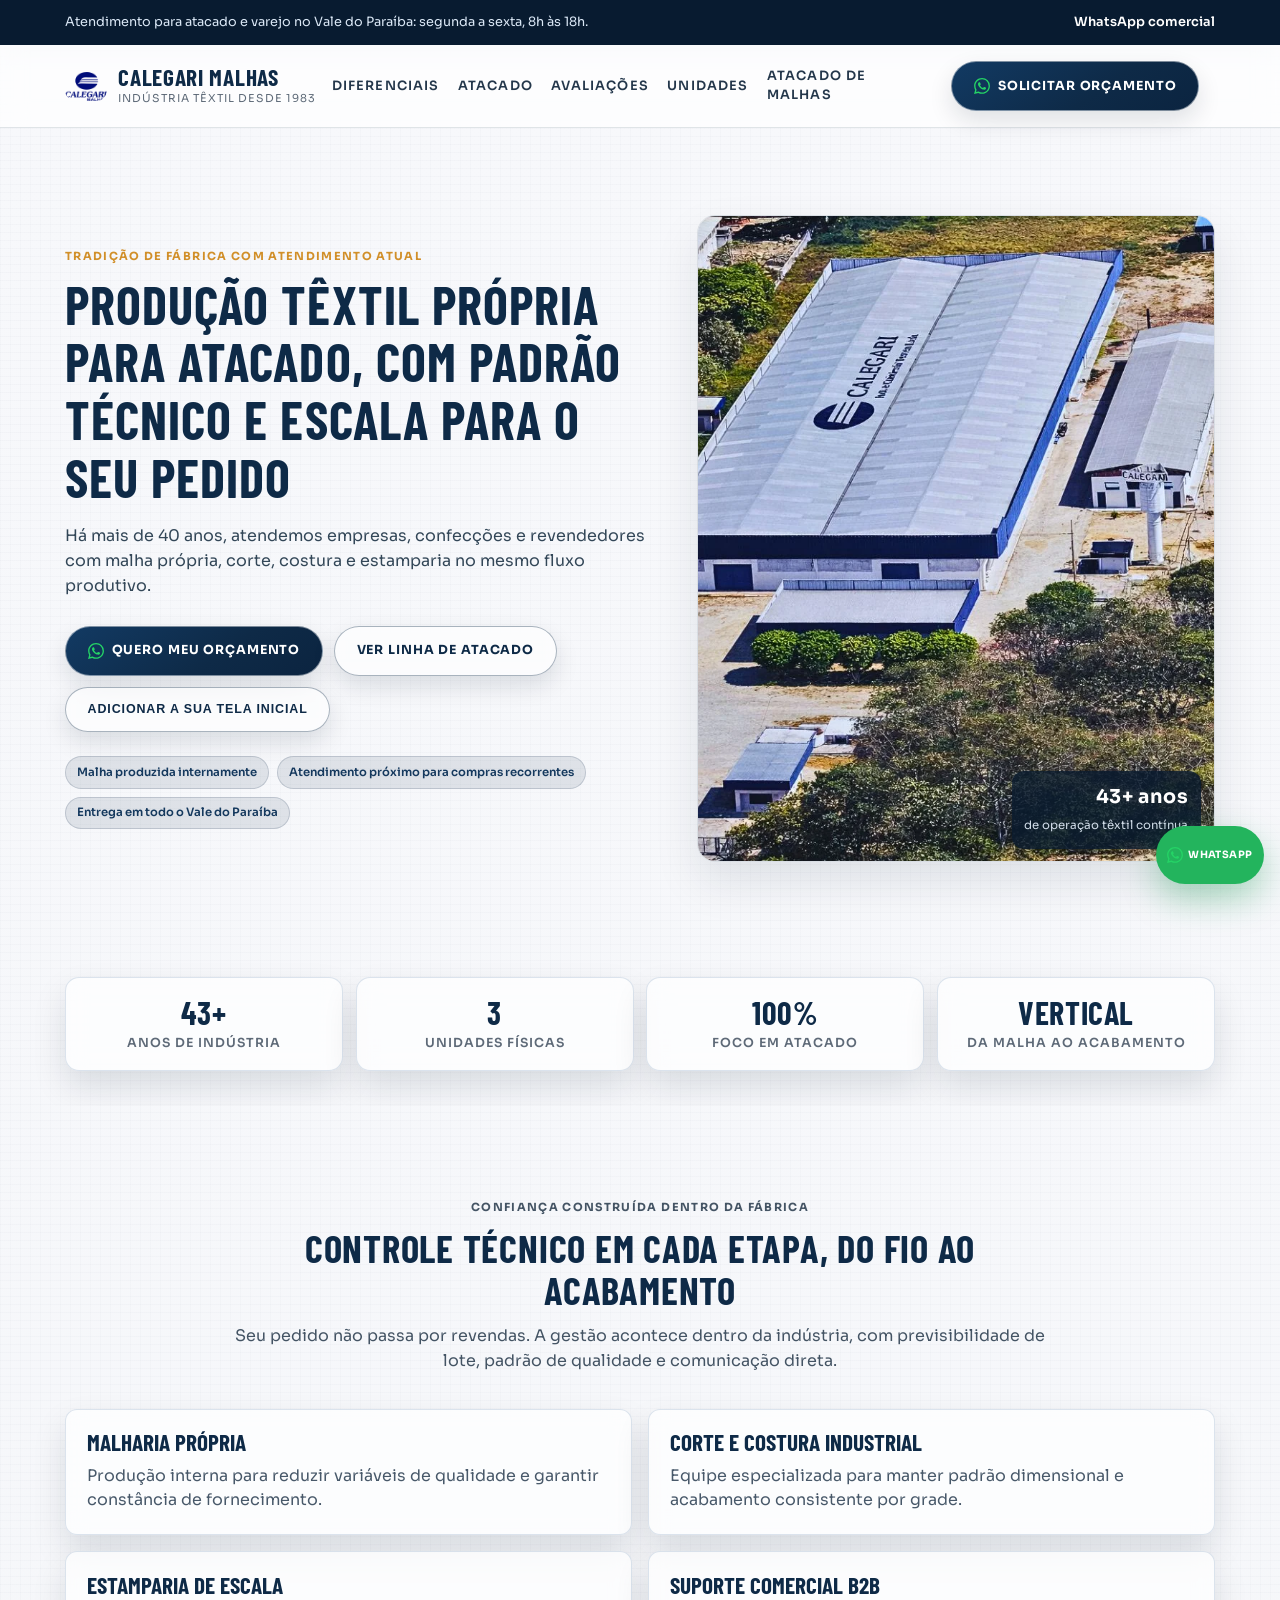
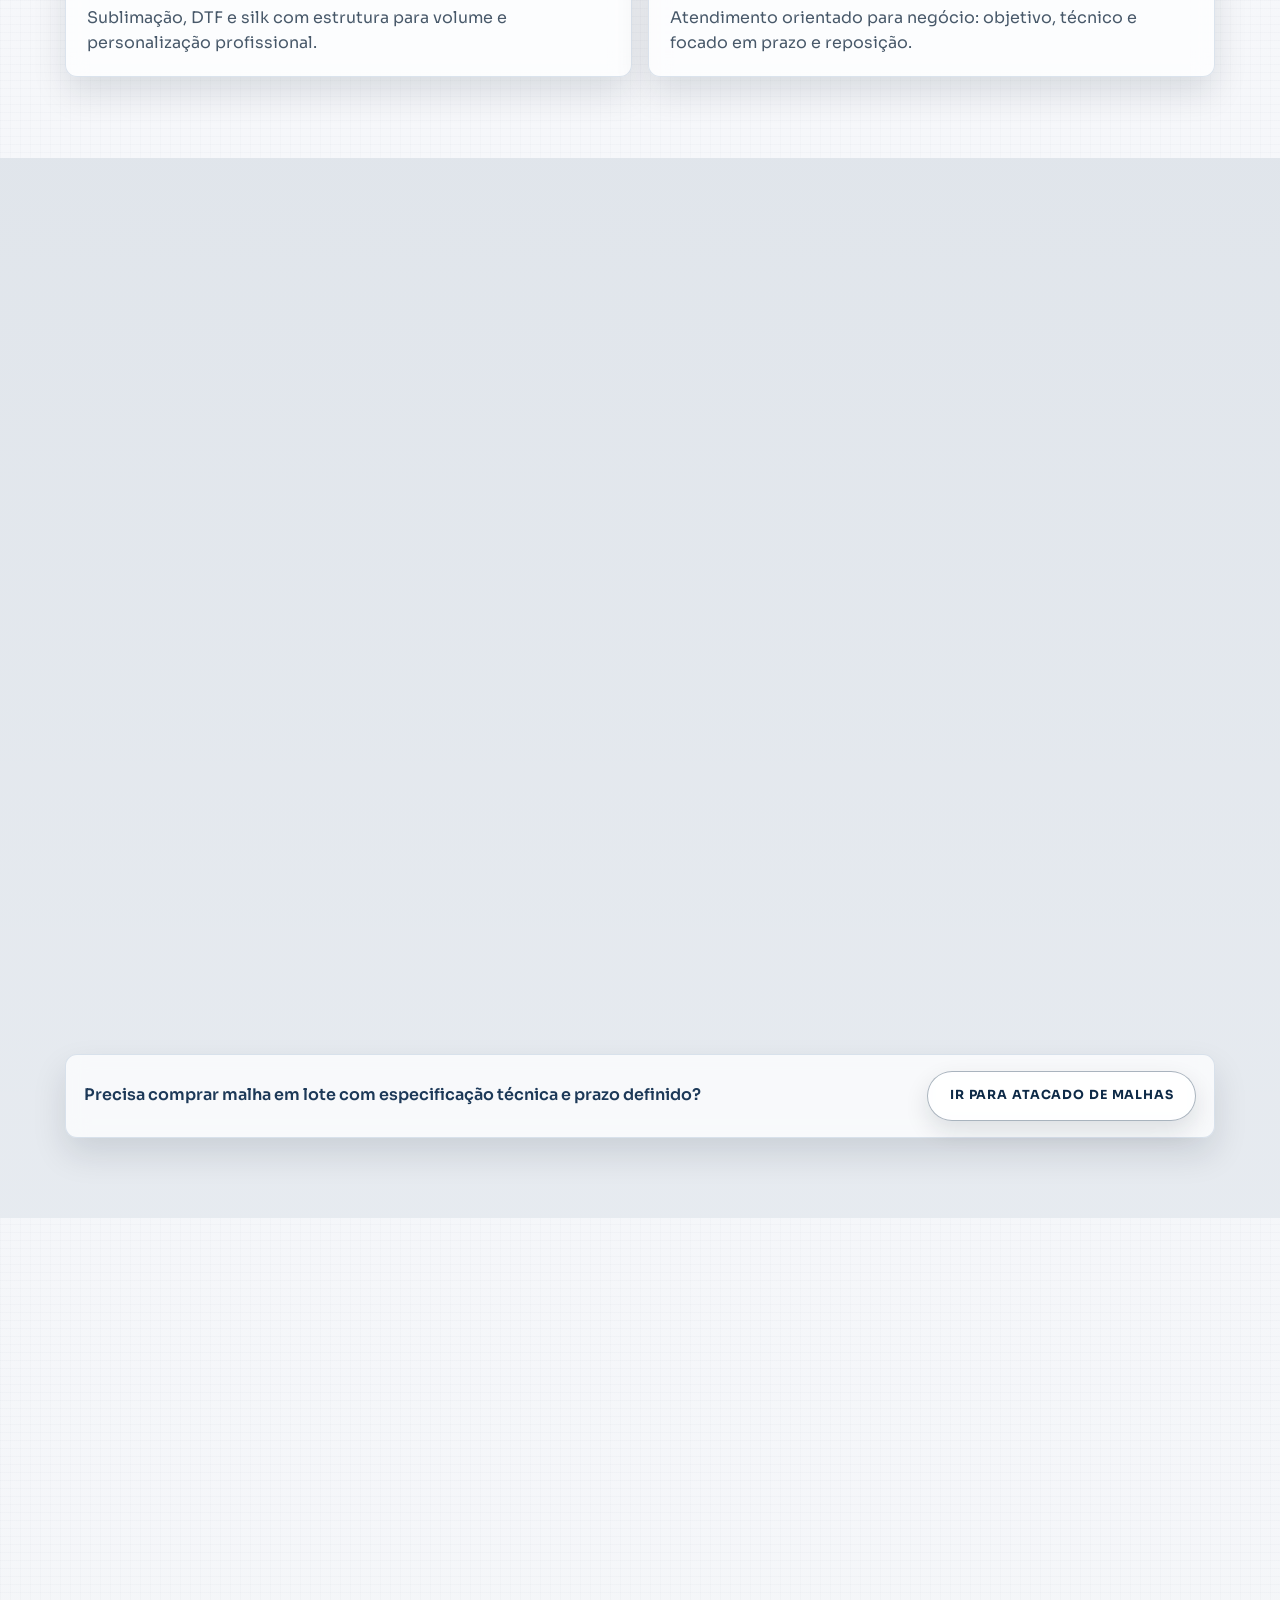
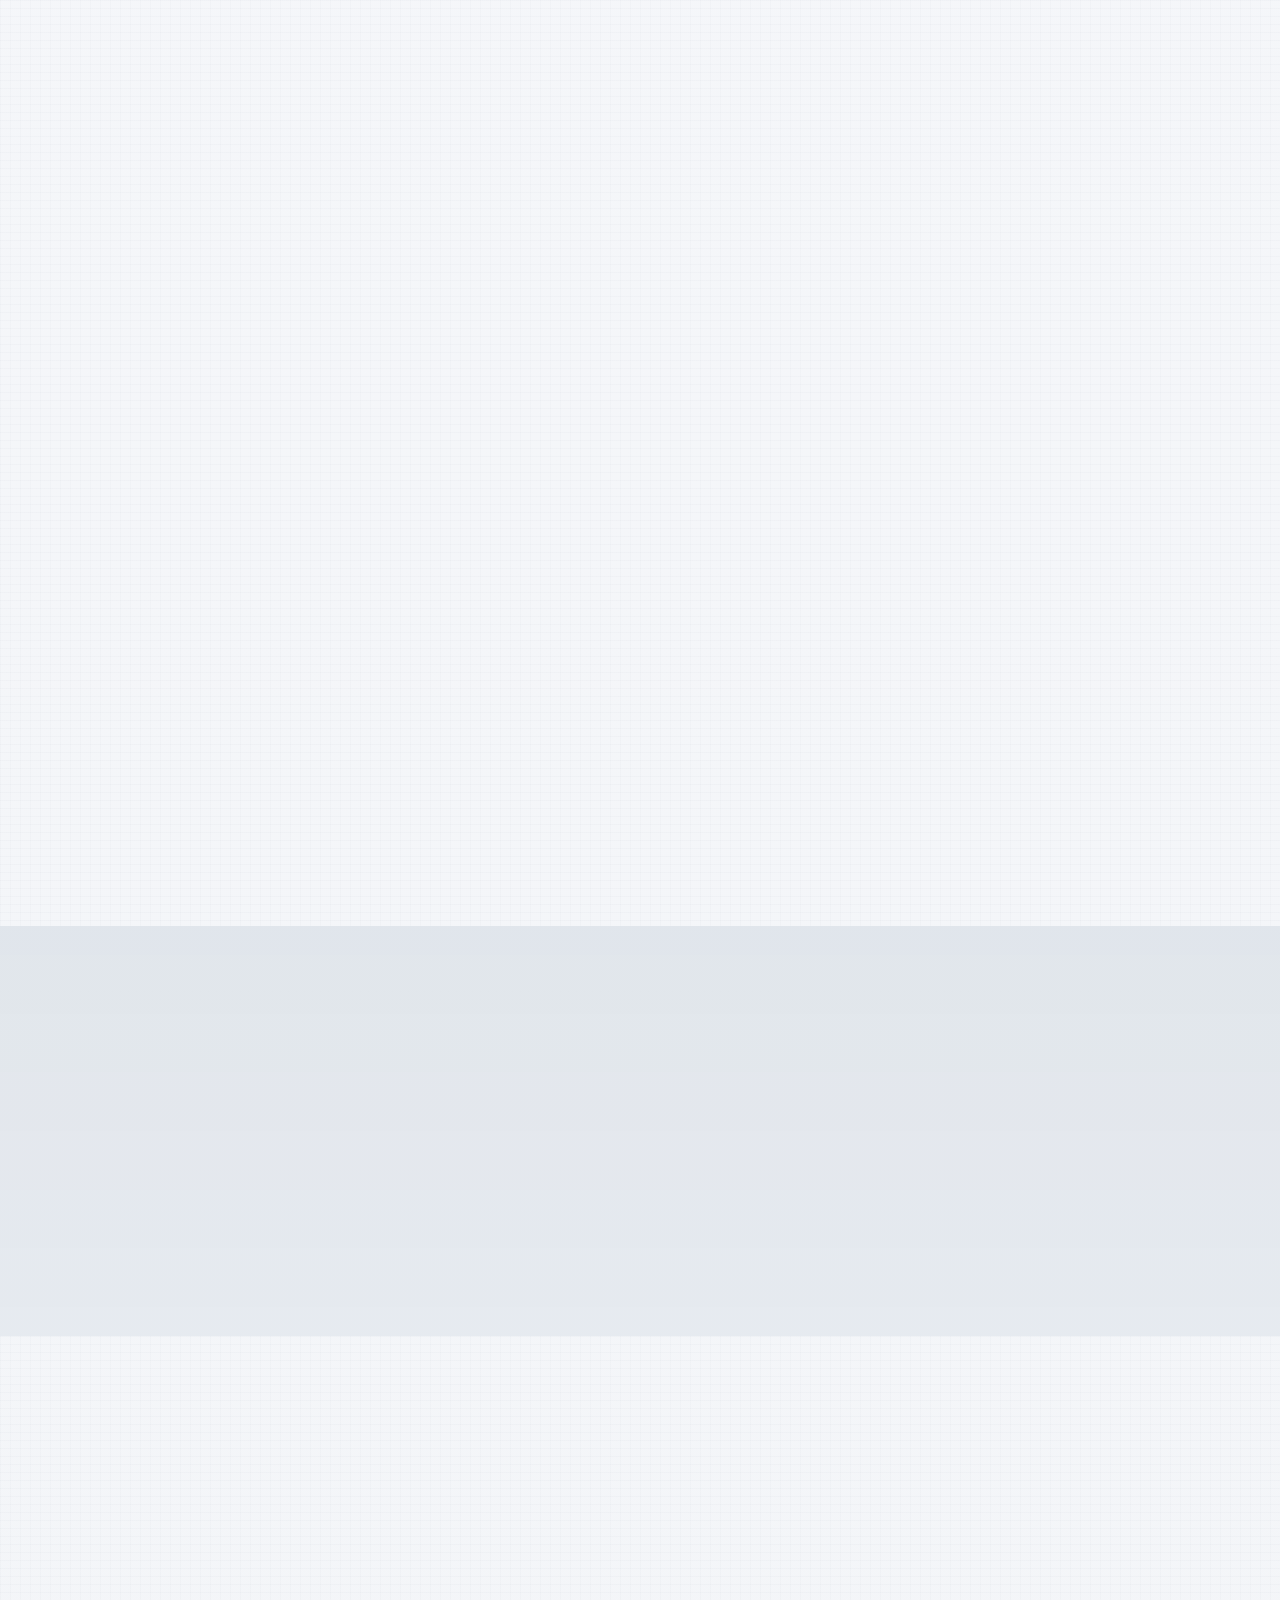
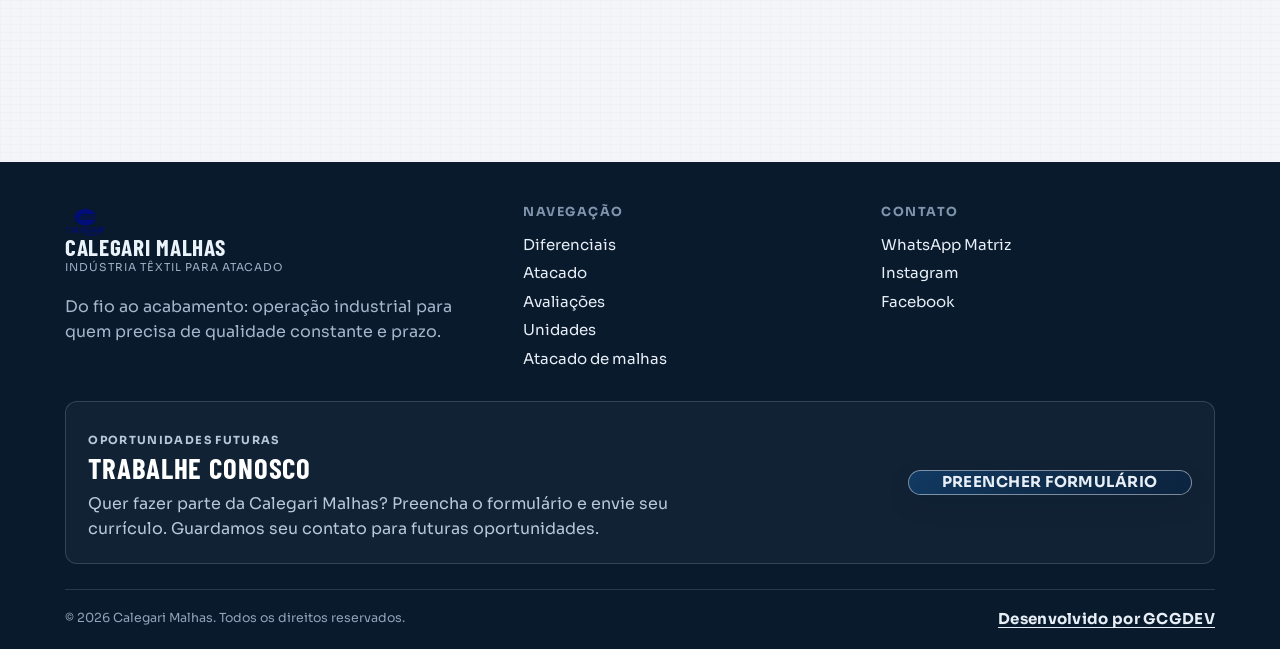
==== commit 92198553: "Adiciona CTA Trabalhe Conosco no rodape" ====
--- a/index.html
+++ b/index.html
@@ -458,6 +458,27 @@
         <a href="https://www.facebook.com/CalegariMalhas/" target="_blank" rel="noopener">Facebook</a>
       </div>
     </div>
+    <div class="container footer-work-cta" data-reveal>
+      <div>
+        <p class="eyebrow">Oportunidades futuras</p>
+        <h3>Trabalhe Conosco</h3>
+        <p>
+          Quer fazer parte da Calegari Malhas? Preencha o formulário e envie seu currículo.
+          Guardamos seu contato para futuras oportunidades.
+        </p>
+      </div>
+      <div class="footer-work-actions">
+        <a
+          class="btn btn-primary btn-compact"
+          href="https://forms.gle/LBwX9iniJ1dgYrp98"
+          target="_blank"
+          rel="noopener noreferrer"
+          data-track-event="click_trabalhe_conosco"
+        >
+          Preencher formulário
+        </a>
+      </div>
+    </div>
     <div class="container footer-bottom">
       <p>© <span data-current-year></span> Calegari Malhas. Todos os direitos reservados.</p>
       <a class="footer-credit" href="https://github.com/gcgdev?tab=repositories" target="_blank" rel="noopener">Desenvolvido por GCGDEV</a>
--- a/assets/site.css
+++ b/assets/site.css
@@ -174,6 +174,15 @@
   color: var(--brand);
 }
 
+.menu-desktop a:focus-visible,
+.menu-mobile a:focus-visible,
+.site-footer a:focus-visible,
+.footer-work-link:focus-visible {
+  outline: 2px solid rgba(35, 93, 159, 0.32);
+  outline-offset: 3px;
+  border-radius: 8px;
+}
+
 .menu-button {
   display: none;
   margin-left: auto;
@@ -227,6 +236,13 @@
 
 .btn:hover {
   transform: translateY(-2px);
+}
+
+.btn:focus-visible,
+.menu-button:focus-visible,
+.whatsapp-float:focus-visible {
+  outline: 2px solid rgba(35, 93, 159, 0.34);
+  outline-offset: 3px;
 }
 
 .btn-primary {
@@ -745,6 +761,49 @@
   padding: 0.16rem 0;
   color: #e7eef6;
   font-size: 0.94rem;
+}
+
+.footer-work-cta {
+  margin-top: 1.8rem;
+  padding: 1.3rem 1.4rem;
+  border-radius: var(--radius-sm);
+  border: 1px solid rgba(233, 240, 248, 0.16);
+  background: rgba(255, 255, 255, 0.04);
+  display: grid;
+  grid-template-columns: 1fr auto;
+  gap: 1rem;
+  align-items: center;
+}
+
+.footer-work-cta h3 {
+  margin: 0.15rem 0 0;
+  font-family: "Barlow Condensed", sans-serif;
+  font-size: 1.8rem;
+  letter-spacing: 0.03em;
+  text-transform: uppercase;
+  color: #fff;
+}
+
+.footer-work-cta p {
+  margin: 0.55rem 0 0;
+  max-width: 52ch;
+  color: #b8c8d9;
+}
+
+.footer-work-actions {
+  display: grid;
+  gap: 0.6rem;
+  justify-items: center;
+}
+
+.btn-compact {
+  min-width: 284px;
+  padding: 1.05rem 1.8rem;
+  font-size: 0.76rem;
+  letter-spacing: 0.03em;
+  line-height: 1.2;
+  justify-content: center;
+  text-align: center;
 }
 
 .footer-bottom {
@@ -1222,7 +1281,8 @@
   }
 
   .footer-grid,
-  .cta-box {
+  .cta-box,
+  .footer-work-cta {
     grid-template-columns: 1fr;
   }
 
@@ -1271,6 +1331,14 @@
     width: 100%;
   }
 
+  .footer-work-actions {
+    justify-items: stretch;
+  }
+
+  .footer-work-actions .btn {
+    width: 100%;
+  }
+
   .whatsapp-float {
     min-width: 52px;
     height: 52px;
